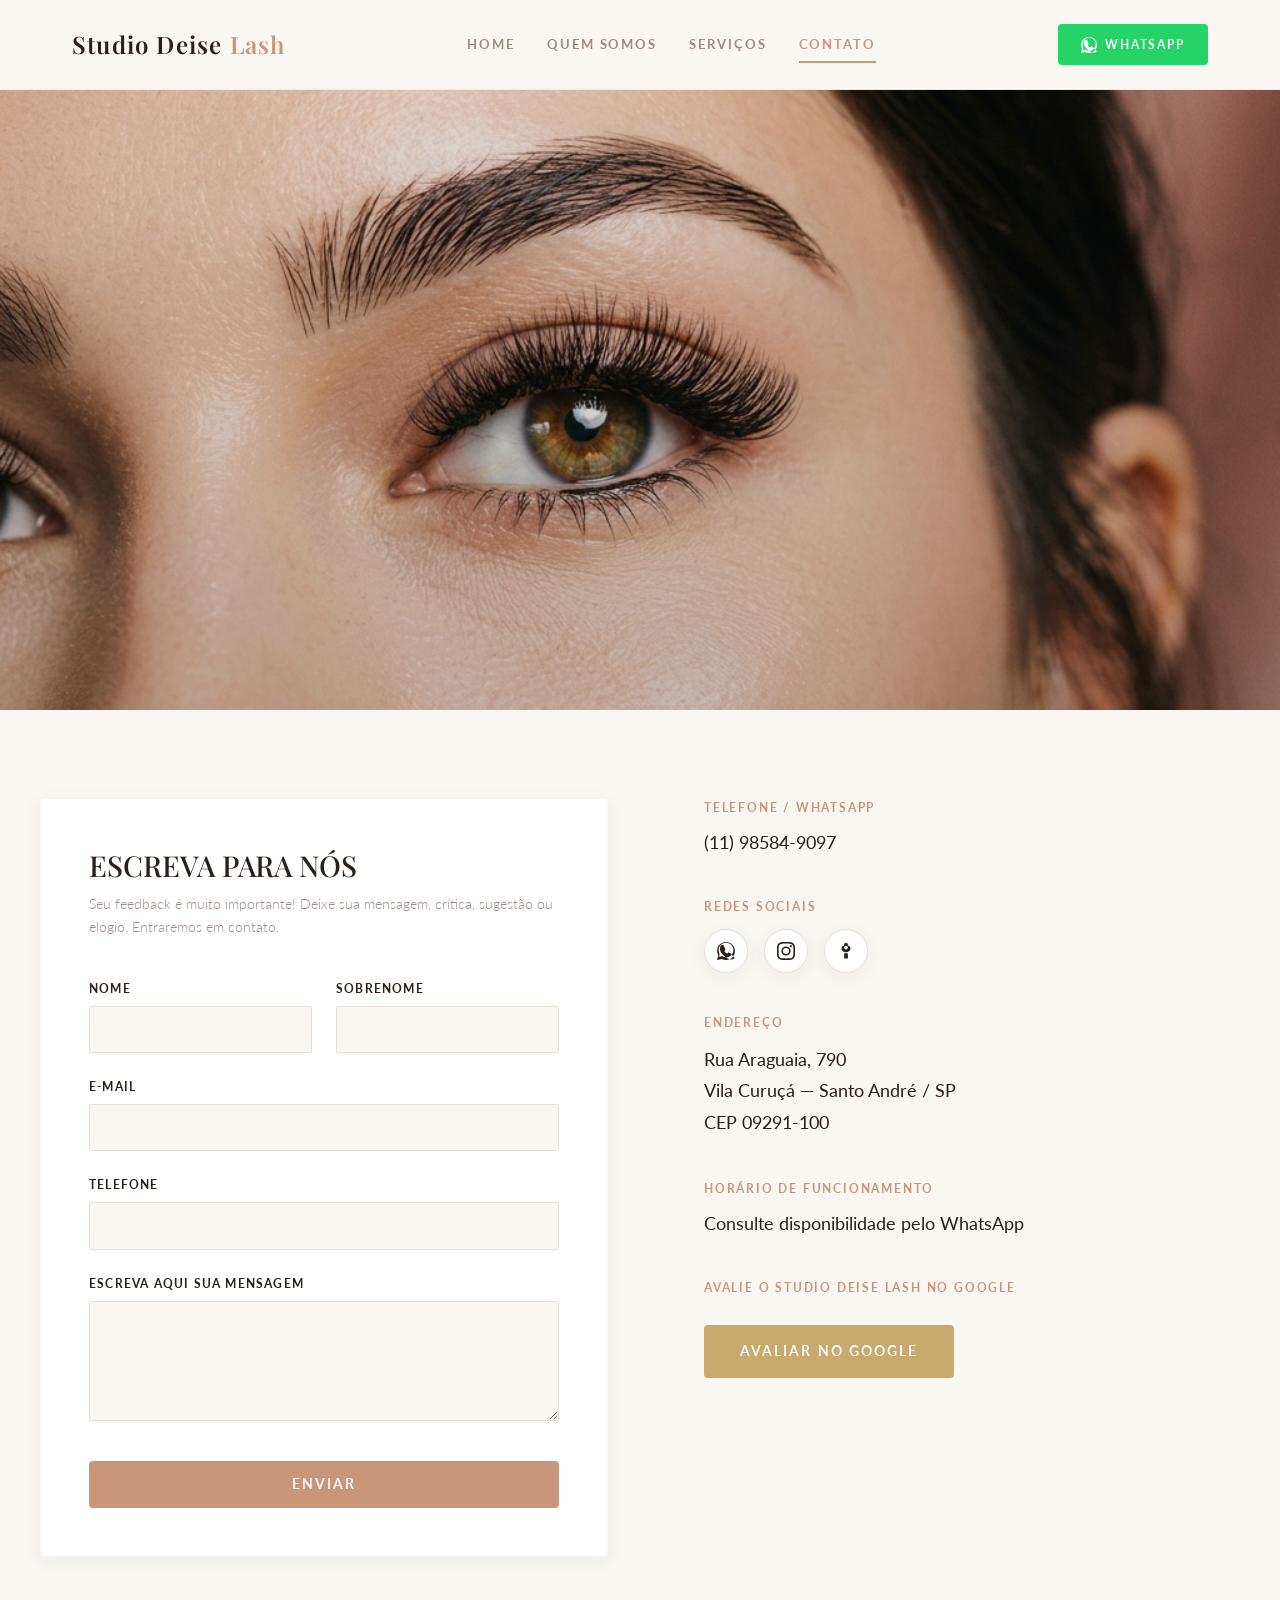
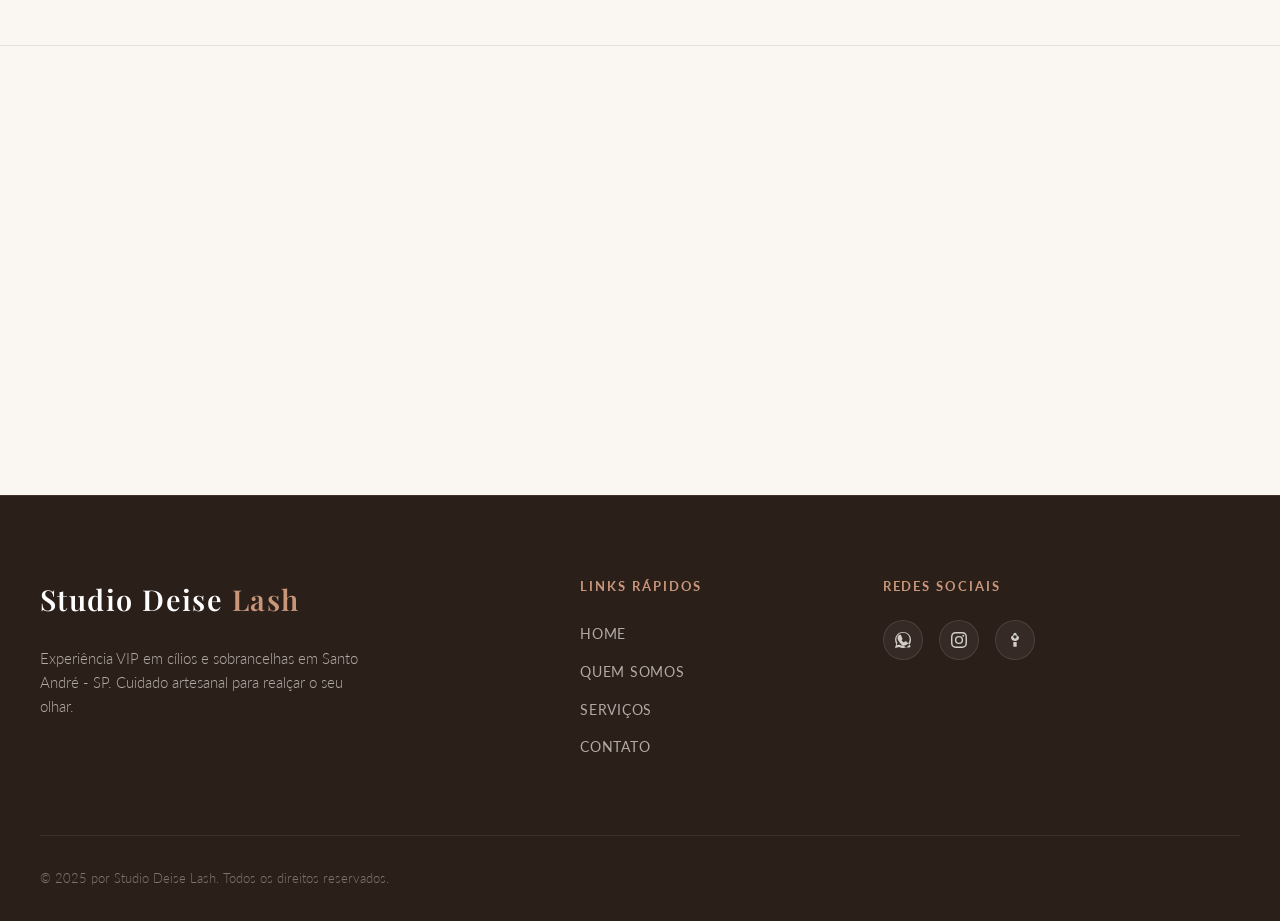
==== contato.html @ 9b54b749 "feat: commit inicial" ====
<!DOCTYPE html>
<html lang="pt-BR">
<head>
  <meta charset="UTF-8">
  <meta name="viewport" content="width=device-width, initial-scale=1.0">
  <meta name="description" content="Entre em contato com o Studio Deise Lash em Santo André - SP. Envie uma mensagem ou veja nossa localização e horários.">
  <title>Contato | Studio Deise Lash</title>
  <link rel="stylesheet" href="style.css">
</head>
<body>

  <!-- FIXED NAVBAR -->
  <header>
    <div class="nav-container">
      <a href="index.html" class="logo" id="nav-logo">
        Studio Deise <span class="logo-accent">Lash</span>
      </a>
      
      <button class="hamburger" aria-label="Abrir menu de navegação" id="menu-toggle">
        <span></span>
        <span></span>
        <span></span>
      </button>

      <nav class="nav-menu" id="navigation-menu">
        <a href="index.html">Home</a>
        <a href="quemsomos.html">Quem Somos</a>
        <a href="servicos.html">Serviços</a>
        <a href="contato.html" class="active">Contato</a>
      </nav>

      <div class="nav-right">
        <a href="https://wa.me/5511985849097" target="_blank" rel="noopener noreferrer" class="btn btn-whatsapp" id="btn-whatsapp-header">
          <svg viewBox="0 0 24 24">
            <path d="M.057 24l1.687-6.163c-1.041-1.804-1.588-3.849-1.587-5.946C.06 5.348 5.397.01 12.008.01c3.202.001 6.212 1.246 8.477 3.514 2.266 2.268 3.507 5.28 3.505 8.484-.004 6.657-5.34 11.997-11.953 11.997-2.005-.001-3.973-.502-5.724-1.455L0 24zm6.59-4.846c1.6.95 3.488 1.449 5.412 1.451 5.428 0 9.85-4.417 9.854-9.848.002-2.63-1.023-5.101-2.884-6.963C17.167 1.98 14.698.96 12.007.96c-5.434 0-9.856 4.417-9.86 9.85-.001 1.942.5 3.826 1.454 5.441L2.64 19.986l6.007-1.576zM17.91 14.88c-.32-.16-1.89-.93-2.185-1.04-.3-.11-.515-.16-.73.16-.215.32-.83 1.04-1.02 1.25-.185.215-.37.24-.69.08-1.356-.679-2.42-1.22-3.23-2.616-.215-.37-.02-.57.175-.765.175-.175.39-.455.585-.685.195-.23.26-.39.39-.65.13-.26.065-.485-.035-.685-.1-.2-1.39-3.34-1.9-4.57-.496-1.196-1.002-1.185-1.39-1.205-.295-.015-.63-.02-.97-.02-.34 0-.895.13-1.36.65-.465.52-1.77 1.73-1.77 4.22 0 2.49 1.815 4.89 2.065 5.23.25.34 3.575 5.46 8.655 7.65 1.21.52 2.15.83 2.88 1.06 1.21.38 2.31.33 3.18.2 1 .15 2.185-.61 2.485-1.18.3-.57.3-1.07.21-1.18-.09-.11-.33-.27-.65-.43z"/>
          </svg>
          WhatsApp
        </a>
      </div>
    </div>
  </header>

  <!-- HERO BANNER -->
  <div class="hero-section" id="hero-banner"></div>

  <!-- SEÇÃO DE CONTATO (FORMULÁRIO E INFORMAÇÕES) -->
  <section id="contato-info">
    <div class="section-container">
      <div class="split-layout align-top reveal">
        
        <!-- Formulário -->
        <div class="form-container">
          <h2 class="form-title">ESCREVA PARA NÓS</h2>
          <p class="form-subtitle">
            Seu feedback é muito importante! Deixe sua mensagem, crítica, sugestão ou elogio. Entraremos em contato.
          </p>
          
          <form id="contact-form" onsubmit="event.preventDefault(); handleFormSubmit();">
            <div class="form-grid">
              <div class="form-group">
                <label for="fname">Nome</label>
                <input type="text" id="fname" class="form-control" required>
              </div>
              <div class="form-group">
                <label for="lname">Sobrenome</label>
                <input type="text" id="lname" class="form-control" required>
              </div>
              <div class="form-group form-full-width">
                <label for="email">E-mail</label>
                <input type="email" id="email" class="form-control" required>
              </div>
              <div class="form-group form-full-width">
                <label for="phone">Telefone</label>
                <input type="tel" id="phone" class="form-control" required>
              </div>
              <div class="form-group form-full-width">
                <label for="message">Escreva aqui sua mensagem</label>
                <textarea id="message" class="form-control" required></textarea>
              </div>
              <div class="form-full-width">
                <button type="submit" class="btn btn-primary" id="btn-submit-form">Enviar</button>
              </div>
            </div>
          </form>
        </div>

        <!-- Informações -->
        <div class="contact-info-wrap">
          <!-- Telefone -->
          <div class="contact-info-block">
            <span class="contact-info-label">Telefone / WhatsApp</span>
            <div class="contact-info-value">
              <a href="https://wa.me/5511985849097" target="_blank" rel="noopener noreferrer">(11) 98584-9097</a>
            </div>
          </div>

          <!-- Redes Sociais -->
          <div class="contact-info-block">
            <span class="contact-info-label">Redes Sociais</span>
            <div class="contact-social-icons">
              <a href="https://wa.me/5511985849097" target="_blank" rel="noopener noreferrer" class="contact-social-btn" aria-label="WhatsApp">
                <svg viewBox="0 0 24 24">
                  <path d="M.057 24l1.687-6.163c-1.041-1.804-1.588-3.849-1.587-5.946C.06 5.348 5.397.01 12.008.01c3.202.001 6.212 1.246 8.477 3.514 2.266 2.268 3.507 5.28 3.505 8.484-.004 6.657-5.34 11.997-11.953 11.997-2.005-.001-3.973-.502-5.724-1.455L0 24zm6.59-4.846c1.6.95 3.488 1.449 5.412 1.451 5.428 0 9.85-4.417 9.854-9.848.002-2.63-1.023-5.101-2.884-6.963C17.167 1.98 14.698.96 12.007.96c-5.434 0-9.856 4.417-9.86 9.85-.001 1.942.5 3.826 1.454 5.441L2.64 19.986l6.007-1.576zM17.91 14.88c-.32-.16-1.89-.93-2.185-1.04-.3-.11-.515-.16-.73.16-.215.32-.83 1.04-1.02 1.25-.185.215-.37.24-.69.08-1.356-.679-2.42-1.22-3.23-2.616-.215-.37-.02-.57.175-.765.175-.175.39-.455.585-.685.195-.23.26-.39.39-.65.13-.26.065-.485-.035-.685-.1-.2-1.39-3.34-1.9-4.57-.496-1.196-1.002-1.185-1.39-1.205-.295-.015-.63-.02-.97-.02-.34 0-.895.13-1.36.65-.465.52-1.77 1.73-1.77 4.22 0 2.49 1.815 4.89 2.065 5.23.25.34 3.575 5.46 8.655 7.65 1.21.52 2.15.83 2.88 1.06 1.21.38 2.31.33 3.18.2 1 .15 2.185-.61 2.485-1.18.3-.57.3-1.07.21-1.18-.09-.11-.33-.27-.65-.43z"/>
                </svg>
              </a>
              <a href="https://instagram.com" target="_blank" rel="noopener noreferrer" class="contact-social-btn" aria-label="Instagram">
                <svg viewBox="0 0 24 24">
                  <path d="M12 2.163c3.204 0 3.584.012 4.85.07 3.252.148 4.771 1.691 4.919 4.919.058 1.265.069 1.645.069 4.849 0 3.205-.012 3.584-.069 4.849-.149 3.225-1.664 4.771-4.919 4.919-1.266.058-1.644.07-4.85.07-3.204 0-3.584-.012-4.849-.07-3.26-.149-4.771-1.699-4.919-4.92-.058-1.265-.07-1.644-.07-4.849 0-3.204.013-3.583.07-4.849.149-3.227 1.664-4.771 4.919-4.919 1.266-.057 1.645-.069 4.849-.069zM12 0C8.741 0 8.333.014 7.053.072 2.695.272.273 2.69.073 7.051.014 8.333 0 8.741 0 12c0 3.259.014 3.668.072 4.948.2 4.358 2.618 6.78 6.98 6.98 1.281.058 1.689.072 4.948.072 3.259 0 3.668-.014 4.948-.072 4.354-.2 6.782-2.618 6.979-6.98.059-1.28.073-1.689.073-4.948 0-3.259-.014-3.667-.072-4.947-.196-4.354-2.617-6.78-6.979-6.98C15.668.014 15.259 0 12 0zm0 5.838a6.162 6.162 0 100 12.324 6.162 6.162 0 000-12.324zM12 16a4 4 0 110-8 4 4 0 010 8zm6.406-11.845a1.44 1.44 0 100 2.881 1.44 1.44 0 000-2.881z"/>
                </svg>
              </a>
              <a href="https://linktr.ee" target="_blank" rel="noopener noreferrer" class="contact-social-btn" aria-label="Linktree">
                <svg viewBox="0 0 24 24">
                  <path d="M13.75 22h-3.5a.75.75 0 01-.75-.75V15h5v6.25a.75.75 0 01-.75.75zm-1.75-8.5C9.5 13.5 6 11.5 6 8.5c0-1.8 1.2-3.2 3.5-3.8V3.5a2.5 2.5 0 015 0v1.2c2.3.6 3.5 2 3.5 3.8 0 3-3.5 5-6 5zm0-8.5c-1.38 0-2.5 1.12-2.5 2.5 0 .8 1.1 1.8 2.5 2.5 1.4-.7 2.5-1.7 2.5-2.5 0-1.38-1.12-2.5-2.5-2.5z"/>
                </svg>
              </a>
            </div>
          </div>

          <!-- Endereço -->
          <div class="contact-info-block">
            <span class="contact-info-label">Endereço</span>
            <div class="contact-info-value" style="line-height: 1.8;">
              Rua Araguaia, 790<br>
              Vila Curuçá — Santo André / SP<br>
              CEP 09291-100
            </div>
          </div>

          <!-- Horário de Funcionamento -->
          <div class="contact-info-block">
            <span class="contact-info-label">Horário de Funcionamento</span>
            <div class="contact-info-value">
              Consulte disponibilidade pelo WhatsApp
            </div>
          </div>

          <!-- Avalie o Google -->
          <div class="contact-info-block">
            <span class="contact-info-label">Avalie o Studio Deise Lash no Google</span>
            <a href="https://maps.google.com/?q=R.+Araguaia,+790+-+Vila+Curu%C3%A7%C3%A1,+Santo+Andr%C3%A9+-+SP" target="_blank" rel="noopener noreferrer" class="btn btn-accent google-eval-btn" id="btn-maps-google-eval">
              Avaliar no Google
            </a>
          </div>

        </div>

      </div>
    </div>
  </section>

  <!-- MAPA DO GOOGLE (IFRAME) -->
  <section class="map-section reveal" id="secao-mapa">
    <iframe src="https://www.google.com/maps/embed?pb=!1m18!1m12!1m3!1d3654.4697960721734!2d-46.545759724666455!3d-23.641215478747427!2m3!1f0!2f0!3f0!3m2!1i1024!2i768!4f13.1!3m3!1m2!1s0x94ce42ebcfbd53a3%3A0xc3bdf2d7a2249e0c!2sR.%20Araguaia%2C%20790%20-%20Vila%20Curu%C3%A7%C3%A1%2C%20Santo%20Andr%C3%A9%20-%20SP%2C%2009290-120!5e0!3m2!1spt-BR!2sbr!4v1718700000000!5m2!1spt-BR!2sbr" width="100%" height="450" style="border:0;" allowfullscreen="" loading="lazy" referrerpolicy="no-referrer-when-downgrade" title="Localização do Studio Deise Lash no Google Maps"></iframe>
  </section>

  <!-- FOOTER -->
  <footer>
    <div class="footer-container">
      <div class="footer-about">
        <div class="footer-logo">
          Studio Deise <span class="logo-accent">Lash</span>
        </div>
        <p>
          Experiência VIP em cílios e sobrancelhas em Santo André - SP. Cuidado artesanal para realçar o seu olhar.
        </p>
      </div>

      <div>
        <span class="footer-title">Links Rápidos</span>
        <ul class="footer-links">
          <li><a href="index.html">Home</a></li>
          <li><a href="quemsomos.html">Quem Somos</a></li>
          <li><a href="servicos.html">Serviços</a></li>
          <li><a href="contato.html">Contato</a></li>
        </ul>
      </div>

      <div>
        <span class="footer-social-title">Redes Sociais</span>
        <div class="footer-social-icons">
          <a href="https://wa.me/5511985849097" target="_blank" rel="noopener noreferrer" class="footer-social-btn" aria-label="WhatsApp">
            <svg viewBox="0 0 24 24">
              <path d="M.057 24l1.687-6.163c-1.041-1.804-1.588-3.849-1.587-5.946C.06 5.348 5.397.01 12.008.01c3.202.001 6.212 1.246 8.477 3.514 2.266 2.268 3.507 5.28 3.505 8.484-.004 6.657-5.34 11.997-11.953 11.997-2.005-.001-3.973-.502-5.724-1.455L0 24zm6.59-4.846c1.6.95 3.488 1.449 5.412 1.451 5.428 0 9.85-4.417 9.854-9.848.002-2.63-1.023-5.101-2.884-6.963C17.167 1.98 14.698.96 12.007.96c-5.434 0-9.856 4.417-9.86 9.85-.001 1.942.5 3.826 1.454 5.441L2.64 19.986l6.007-1.576zM17.91 14.88c-.32-.16-1.89-.93-2.185-1.04-.3-.11-.515-.16-.73.16-.215.32-.83 1.04-1.02 1.25-.185.215-.37.24-.69.08-1.356-.679-2.42-1.22-3.23-2.616-.215-.37-.02-.57.175-.765.175-.175.39-.455.585-.685.195-.23.26-.39.39-.65.13-.26.065-.485-.035-.685-.1-.2-1.39-3.34-1.9-4.57-.496-1.196-1.002-1.185-1.39-1.205-.295-.015-.63-.02-.97-.02-.34 0-.895.13-1.36.65-.465.52-1.77 1.73-1.77 4.22 0 2.49 1.815 4.89 2.065 5.23.25.34 3.575 5.46 8.655 7.65 1.21.52 2.15.83 2.88 1.06 1.21.38 2.31.33 3.18.2 1 .15 2.185-.61 2.485-1.18.3-.57.3-1.07.21-1.18-.09-.11-.33-.27-.65-.43z"/>
            </svg>
          </a>
          <a href="https://instagram.com" target="_blank" rel="noopener noreferrer" class="footer-social-btn" aria-label="Instagram">
            <svg viewBox="0 0 24 24">
              <path d="M12 2.163c3.204 0 3.584.012 4.85.07 3.252.148 4.771 1.691 4.919 4.919.058 1.265.069 1.645.069 4.849 0 3.205-.012 3.584-.069 4.849-.149 3.225-1.664 4.771-4.919 4.919-1.266.058-1.644.07-4.85.07-3.204 0-3.584-.012-4.849-.07-3.26-.149-4.771-1.699-4.919-4.92-.058-1.265-.07-1.644-.07-4.849 0-3.204.013-3.583.07-4.849.149-3.227 1.664-4.771 4.919-4.919 1.266-.057 1.645-.069 4.849-.069zM12 0C8.741 0 8.333.014 7.053.072 2.695.272.273 2.69.073 7.051.014 8.333 0 8.741 0 12c0 3.259.014 3.668.072 4.948.2 4.358 2.618 6.78 6.98 6.98 1.281.058 1.689.072 4.948.072 3.259 0 3.668-.014 4.948-.072 4.354-.2 6.782-2.618 6.979-6.98.059-1.28.073-1.689.073-4.948 0-3.259-.014-3.667-.072-4.947-.196-4.354-2.617-6.78-6.979-6.98C15.668.014 15.259 0 12 0zm0 5.838a6.162 6.162 0 100 12.324 6.162 6.162 0 000-12.324zM12 16a4 4 0 110-8 4 4 0 010 8zm6.406-11.845a1.44 1.44 0 100 2.881 1.44 1.44 0 000-2.881z"/>
            </svg>
          </a>
          <a href="https://linktr.ee" target="_blank" rel="noopener noreferrer" class="footer-social-btn" aria-label="Linktree">
            <svg viewBox="0 0 24 24">
              <path d="M13.75 22h-3.5a.75.75 0 01-.75-.75V15h5v6.25a.75.75 0 01-.75.75zm-1.75-8.5C9.5 13.5 6 11.5 6 8.5c0-1.8 1.2-3.2 3.5-3.8V3.5a2.5 2.5 0 015 0v1.2c2.3.6 3.5 2 3.5 3.8 0 3-3.5 5-6 5zm0-8.5c-1.38 0-2.5 1.12-2.5 2.5 0 .8 1.1 1.8 2.5 2.5 1.4-.7 2.5-1.7 2.5-2.5 0-1.38-1.12-2.5-2.5-2.5z"/>
            </svg>
          </a>
        </div>
      </div>
    </div>

    <div class="footer-bottom">
      <div class="footer-copyright">
        &copy; 2025 por Studio Deise Lash. Todos os direitos reservados.
      </div>
    </div>
  </footer>

  <script src="main.js"></script>
  <script>
    // Local interactive function for visual feedback upon form submission
    function handleFormSubmit() {
      const btn = document.getElementById('btn-submit-form');
      const form = document.getElementById('contact-form');
      
      btn.style.backgroundColor = '#25D366';
      btn.style.borderColor = '#25D366';
      btn.textContent = 'Enviado!';
      btn.disabled = true;
      
      setTimeout(() => {
        form.reset();
        btn.style.backgroundColor = '';
        btn.style.borderColor = '';
        btn.textContent = 'Enviar';
        btn.disabled = false;
      }, 3000);
    }
  </script>
</body>
</html>
---- style.css ----
/* 
   Studio Deise Lash - Main Stylesheet
   Premium, elegant and feminine design with warm rose nude palette.
*/

/* Google Fonts Import */
@import url('https://fonts.googleapis.com/css2?family=Lato:ital,wght@0,300;0,400;0,700;1,300;1,400&family=Playfair+Display:ital,wght@0,400;0,500;0,600;0,700;1,400&display=swap');

/* Design Tokens (Variables) */
:root {
  --bg-main: #FAF6F1;          /* Off-white quente */
  --bg-alt: #FDF0EA;           /* Rosé clarinho */
  --bg-white: #FFFFFF;
  --bg-dark: #2B1F1A;          /* Marrom escuro para seções escuras */
  --color-primary: #C9967A;    /* Rosé nude */
  --color-accent: #C8A96E;     /* Dourado suave */
  --color-text-main: #2B1F1A;  /* Marrom escuro */
  --color-text-sub: #9E8A85;   /* Cinza rosado */
  --color-border: #E8DFD8;
  
  --font-heading: 'Playfair Display', serif;
  --font-body: 'Lato', sans-serif;
  
  --transition-smooth: all 0.4s cubic-bezier(0.25, 1, 0.5, 1);
  --transition-fast: all 0.2s ease;
  --shadow-subtle: 0 4px 20px rgba(43, 31, 26, 0.05);
  --shadow-medium: 0 10px 30px rgba(43, 31, 26, 0.08);
  --max-width: 1200px;
}

/* CSS Reset & General */
* {
  box-sizing: border-box;
  margin: 0;
  padding: 0;
}

html {
  scroll-behavior: smooth;
  font-size: 16px;
  -webkit-font-smoothing: antialiased;
}

body {
  background-color: var(--bg-main);
  color: var(--color-text-main);
  font-family: var(--font-body);
  line-height: 1.6;
  overflow-x: hidden;
  padding-top: 90px; /* Offset for fixed navbar */
}

/* Typography */
h1, h2, h3, h4, h5, h6 {
  font-family: var(--font-heading);
  font-weight: 500;
  line-height: 1.3;
  margin-bottom: 1rem;
}

p {
  font-weight: 300;
  color: var(--color-text-sub);
  margin-bottom: 1.5rem;
}

strong {
  font-weight: 700;
  color: var(--color-text-main);
}

a {
  color: inherit;
  text-decoration: none;
  transition: var(--transition-fast);
}

/* Buttons & Links */
.btn {
  display: inline-flex;
  align-items: center;
  justify-content: center;
  padding: 0.9rem 2.2rem;
  font-family: var(--font-body);
  font-size: 0.85rem;
  font-weight: 700;
  text-transform: uppercase;
  letter-spacing: 0.15em;
  border-radius: 4px;
  cursor: pointer;
  transition: var(--transition-smooth);
  position: relative;
  overflow: hidden;
  border: 1px solid transparent;
}

.btn-primary {
  background-color: var(--color-primary);
  color: var(--bg-main);
}

.btn-primary:hover {
  background-color: var(--color-text-main);
  color: var(--bg-main);
  transform: translateY(-2px);
}

.btn-outline {
  border: 1px solid var(--color-primary);
  color: var(--color-primary);
  background-color: transparent;
}

.btn-outline:hover {
  background-color: var(--color-primary);
  color: var(--bg-main);
  transform: translateY(-2px);
}

.btn-whatsapp {
  background-color: #25D366;
  color: #FFFFFF;
}

.btn-whatsapp:hover {
  background-color: #20ba59;
  transform: translateY(-2px);
  box-shadow: 0 6px 15px rgba(37, 211, 102, 0.3);
}

.btn-accent {
  background-color: var(--color-accent);
  color: var(--bg-main);
}

.btn-accent:hover {
  background-color: var(--color-text-main);
  color: var(--bg-main);
  transform: translateY(-2px);
}

.btn-whatsapp svg, .btn svg {
  margin-right: 8px;
  fill: currentColor;
  width: 16px;
  height: 16px;
  display: inline-block;
}

/* Fixed Header & Navbar */
header {
  position: fixed;
  top: 0;
  left: 0;
  width: 100%;
  height: 90px;
  background-color: rgba(250, 246, 241, 0.95);
  backdrop-filter: blur(10px);
  -webkit-backdrop-filter: blur(10px);
  border-bottom: 1px solid rgba(201, 150, 122, 0.15);
  z-index: 1000;
  transition: var(--transition-smooth);
}

header.scrolled {
  height: 70px;
  box-shadow: var(--shadow-subtle);
  background-color: rgba(255, 255, 255, 0.98);
}

.nav-container {
  max-width: var(--max-width);
  height: 100%;
  margin: 0 auto;
  padding: 0 2rem;
  display: flex;
  align-items: center;
  justify-content: space-between;
}

.logo {
  font-family: var(--font-heading);
  font-size: 1.5rem;
  font-weight: 600;
  letter-spacing: 0.05em;
  color: var(--color-text-main);
}

.logo-accent {
  color: var(--color-primary);
}

.nav-menu {
  display: flex;
  align-items: center;
  gap: 2rem;
}

.nav-menu a {
  font-family: var(--font-body);
  font-size: 0.8rem;
  font-weight: 700;
  letter-spacing: 0.15em;
  text-transform: uppercase;
  color: var(--color-text-sub);
  position: relative;
  padding: 0.5rem 0;
}

.nav-menu a:hover, .nav-menu a.active {
  color: var(--color-primary);
}

.nav-menu a::after {
  content: '';
  position: absolute;
  bottom: 0;
  left: 0;
  width: 0;
  height: 2px;
  background-color: var(--color-primary);
  transition: var(--transition-smooth);
}

.nav-menu a:hover::after, .nav-menu a.active::after {
  width: 100%;
}

.nav-right {
  display: flex;
  align-items: center;
}

.nav-right .btn-whatsapp {
  padding: 0.6rem 1.4rem;
  font-size: 0.75rem;
}

/* Mobile Menu Hamburger */
.hamburger {
  display: none;
  cursor: pointer;
  background: none;
  border: none;
  z-index: 1010;
}

.hamburger span {
  display: block;
  width: 25px;
  height: 2px;
  background-color: var(--color-text-main);
  margin: 5px 0;
  transition: var(--transition-smooth);
}

/* Image Placeholders (Gradients) */
.img-placeholder {
  background: linear-gradient(135deg, #FDF0EA 0%, #E8DFD8 50%, #C9967A 100%);
  position: relative;
  overflow: hidden;
  border-radius: 4px;
  display: flex;
  align-items: center;
  justify-content: center;
  box-shadow: var(--shadow-subtle);
  min-height: 250px;
}

.img-placeholder::before {
  content: '';
  position: absolute;
  top: 10px;
  left: 10px;
  right: 10px;
  bottom: 10px;
  border: 1px solid rgba(255, 255, 255, 0.4);
  pointer-events: none;
  border-radius: 2px;
}

.img-placeholder span {
  font-family: var(--font-body);
  font-size: 0.8rem;
  letter-spacing: 0.1em;
  text-transform: uppercase;
  color: rgba(43, 31, 26, 0.5);
  background-color: rgba(255, 255, 255, 0.6);
  padding: 0.5rem 1rem;
  border-radius: 2px;
  backdrop-filter: blur(4px);
}

/* Hero Section */
.hero-section {
  width: 100%;
  height: 620px;
  background-image: linear-gradient(to bottom, rgba(43, 31, 26, 0.1), rgba(43, 31, 26, 0.25)), url('images/hero_banner.png');
  background-size: cover;
  background-position: center;
  position: relative;
  overflow: hidden;
}

/* Section Common Styles */
section {
  padding: 5.5rem 2rem;
  position: relative;
}

.section-alt {
  background-color: var(--bg-alt);
}

.section-container {
  max-width: var(--max-width);
  margin: 0 auto;
}

.section-title-wrap {
  text-align: center;
  margin-bottom: 4rem;
}

.section-subtitle {
  font-family: var(--font-body);
  font-size: 0.8rem;
  font-weight: 700;
  letter-spacing: 0.2em;
  text-transform: uppercase;
  color: var(--color-primary);
  margin-bottom: 0.75rem;
  display: block;
}

.section-title {
  font-size: 2.5rem;
  color: var(--color-text-main);
  max-width: 700px;
  margin: 0 auto 1.5rem;
}

.section-title::after {
  content: '';
  display: block;
  width: 50px;
  height: 1px;
  background-color: var(--color-accent);
  margin: 1.5rem auto 0;
}

/* Two-Column Destaques */
.destaque-row {
  display: grid;
  grid-template-columns: 1fr 1fr;
  gap: 4rem;
  align-items: center;
}

.destaque-content {
  padding-right: 2rem;
}

.destaque-row.reverse .destaque-content {
  padding-right: 0;
  padding-left: 2rem;
}

.destaque-row.reverse {
  direction: rtl;
}

.destaque-row.reverse > * {
  direction: ltr; /* Reset text direction inside */
}

.destaque-title {
  font-size: 2.2rem;
  margin-bottom: 1.5rem;
  color: var(--color-text-main);
}

.destaque-text {
  font-size: 1.05rem;
  margin-bottom: 2rem;
}

.destaque-img {
  height: 480px;
  width: 100%;
  object-fit: cover;
  border-radius: 4px;
  box-shadow: var(--shadow-subtle);
  border: 1px solid rgba(201, 150, 122, 0.1);
}

/* Testimonials Section */
.testimonials-grid {
  display: grid;
  grid-template-columns: repeat(3, 1fr);
  gap: 2rem;
  margin-top: 2rem;
}

.testimonial-card {
  background-color: var(--bg-white);
  padding: 3rem 2rem;
  border-radius: 4px;
  box-shadow: var(--shadow-subtle);
  border: 1px solid rgba(201, 150, 122, 0.1);
  display: flex;
  flex-direction: column;
  justify-content: space-between;
  transition: var(--transition-smooth);
}

.testimonial-card:hover {
  transform: translateY(-5px);
  box-shadow: var(--shadow-medium);
}

.stars {
  display: flex;
  gap: 4px;
  margin-bottom: 1.5rem;
  color: var(--color-accent);
}

.stars svg {
  width: 18px;
  height: 18px;
  fill: currentColor;
}

.testimonial-quote {
  font-style: italic;
  font-size: 1rem;
  line-height: 1.7;
  color: var(--color-text-sub);
  margin-bottom: 1.5rem;
  flex-grow: 1;
}

.testimonial-author {
  font-family: var(--font-body);
  font-weight: 700;
  font-size: 0.9rem;
  letter-spacing: 0.05em;
  text-transform: uppercase;
  color: var(--color-text-main);
  border-top: 1px solid var(--color-border);
  padding-top: 1rem;
}

.testimonial-note {
  text-align: center;
  font-size: 0.8rem;
  color: var(--color-text-sub);
  margin-top: 3rem;
  font-style: italic;
}

/* Page Intro Block (Centered layout) */
.page-intro {
  max-width: 800px;
  margin: 0 auto 4rem auto;
  text-align: center;
}

.page-intro p {
  font-size: 1.15rem;
  line-height: 1.8;
  color: var(--color-text-sub);
}

/* Mission, Vision, Values */
.mvv-grid {
  display: grid;
  grid-template-columns: repeat(3, 1fr);
  gap: 2rem;
}

.mvv-card {
  background-color: var(--bg-white);
  padding: 3.5rem 2rem;
  border-radius: 4px;
  box-shadow: var(--shadow-subtle);
  text-align: center;
  border: 1px solid rgba(201, 150, 122, 0.1);
  transition: var(--transition-smooth);
}

.mvv-card:hover {
  transform: translateY(-5px);
  box-shadow: var(--shadow-medium);
}

.mvv-icon-wrap {
  width: 70px;
  height: 70px;
  background-color: var(--bg-alt);
  border-radius: 50%;
  display: flex;
  align-items: center;
  justify-content: center;
  margin: 0 auto 1.5rem auto;
  color: var(--color-primary);
}

.mvv-icon-wrap svg {
  width: 32px;
  height: 32px;
  fill: currentColor;
}

.mvv-card h3 {
  font-size: 1.4rem;
  text-transform: uppercase;
  letter-spacing: 0.1em;
  color: var(--color-text-main);
  margin-bottom: 1rem;
}

.mvv-card p {
  font-size: 0.95rem;
  margin-bottom: 0;
}

/* Numbers / Stats Section */
.stats-grid {
  display: grid;
  grid-template-columns: repeat(4, 1fr);
  gap: 2rem;
  text-align: center;
}

.stat-card {
  padding: 2.5rem 1rem;
}

.stat-card svg {
  width: 28px;
  height: 28px;
  fill: var(--color-accent);
  margin-bottom: 1rem;
}

.stat-number {
  font-family: var(--font-heading);
  font-size: 2.8rem;
  font-weight: 600;
  color: var(--color-primary);
  margin-bottom: 0.25rem;
}

.stat-label {
  font-family: var(--font-body);
  font-size: 0.75rem;
  font-weight: 700;
  letter-spacing: 0.15em;
  text-transform: uppercase;
  color: var(--color-text-main);
}

/* CTA Banner (Dark layout) */
.cta-banner {
  background-color: var(--bg-dark);
  color: var(--bg-main);
  text-align: center;
  padding: 6rem 2rem;
  position: relative;
  overflow: hidden;
}

.cta-banner::before {
  content: '';
  position: absolute;
  top: 0; left: 0; right: 0; bottom: 0;
  background: radial-gradient(circle at center, rgba(201, 150, 122, 0.15) 0%, transparent 80%);
  pointer-events: none;
}

.cta-banner-content {
  max-width: 700px;
  margin: 0 auto;
  position: relative;
  z-index: 2;
}

.cta-banner h2 {
  font-size: 2.3rem;
  color: #FFFFFF;
  margin-bottom: 2rem;
  letter-spacing: 0.05em;
}

.cta-banner .btn {
  margin-top: 1rem;
}

/* Services Grids */
.services-category-title {
  text-align: center;
  font-size: 1.8rem;
  letter-spacing: 0.1em;
  text-transform: uppercase;
  color: var(--color-text-main);
  margin-bottom: 3rem;
  position: relative;
}

.services-category-title::after {
  content: '';
  display: block;
  width: 40px;
  height: 1px;
  background-color: var(--color-primary);
  margin: 1rem auto 0;
}

.services-grid {
  display: grid;
  grid-template-columns: repeat(4, 1fr);
  gap: 2rem;
  margin-bottom: 6rem;
}

.service-card {
  background-color: var(--bg-white);
  padding: 2.5rem 1.5rem;
  border-radius: 4px;
  box-shadow: var(--shadow-subtle);
  border: 1px solid rgba(201, 150, 122, 0.08);
  text-align: center;
  display: flex;
  flex-direction: column;
  align-items: center;
  transition: var(--transition-smooth);
}

.service-card:hover {
  transform: translateY(-5px);
  box-shadow: var(--shadow-medium);
}

.service-icon {
  width: 60px;
  height: 60px;
  background-color: var(--bg-alt);
  border-radius: 50%;
  display: flex;
  align-items: center;
  justify-content: center;
  color: var(--color-primary);
  margin-bottom: 1.5rem;
}

.service-icon svg {
  width: 26px;
  height: 26px;
  fill: currentColor;
}

.service-name {
  font-family: var(--font-heading);
  font-size: 1.25rem;
  color: var(--color-text-main);
  margin-bottom: 1rem;
  min-height: 2.6rem;
  display: flex;
  align-items: center;
  justify-content: center;
}

.service-price-wrap {
  border-top: 1px dashed var(--color-border);
  width: 100%;
  padding-top: 1rem;
}

.service-price-label {
  font-family: var(--font-body);
  font-size: 0.7rem;
  font-weight: 700;
  letter-spacing: 0.1em;
  text-transform: uppercase;
  color: var(--color-text-sub);
  display: block;
  margin-bottom: 0.25rem;
}

.service-price {
  font-family: var(--font-body);
  font-size: 1.05rem;
  font-weight: 700;
  color: var(--color-primary);
}

/* Service Maintenance Alert Block */
.maintenance-block {
  background-color: var(--bg-alt);
  border-left: 4px solid var(--color-primary);
  padding: 2.5rem;
  border-radius: 4px;
  margin: 4rem auto;
  max-width: 900px;
}

.maintenance-block h4 {
  font-size: 1.2rem;
  text-transform: uppercase;
  letter-spacing: 0.1em;
  color: var(--color-text-main);
  margin-bottom: 0.75rem;
  font-family: var(--font-body);
  font-weight: 700;
}

.maintenance-block p {
  font-size: 0.95rem;
  margin-bottom: 0;
  color: var(--color-text-sub);
}

/* Two-column layout for Cursos & Contato pages */
.split-layout {
  display: grid;
  grid-template-columns: 1fr 1fr;
  gap: 4rem;
  align-items: center;
}

.split-layout.align-top {
  align-items: start;
}

.split-content h2 {
  font-size: 2.2rem;
  margin-bottom: 1.5rem;
}

.split-content p {
  font-size: 1.05rem;
  margin-bottom: 2rem;
}

/* Form Container */
.form-container {
  background-color: var(--bg-white);
  padding: 3rem;
  border-radius: 4px;
  box-shadow: var(--shadow-subtle);
  border: 1px solid rgba(201, 150, 122, 0.1);
}

.form-title {
  font-size: 1.8rem;
  margin-bottom: 0.5rem;
  color: var(--color-text-main);
}

.form-subtitle {
  font-size: 0.9rem;
  color: var(--color-text-sub);
  margin-bottom: 2.5rem;
}

.form-grid {
  display: grid;
  grid-template-columns: 1fr 1fr;
  gap: 1.5rem;
}

.form-full-width {
  grid-column: span 2;
}

.form-group {
  display: flex;
  flex-direction: column;
}

.form-group label {
  font-family: var(--font-body);
  font-size: 0.75rem;
  font-weight: 700;
  letter-spacing: 0.1em;
  text-transform: uppercase;
  color: var(--color-text-main);
  margin-bottom: 0.5rem;
}

.form-control {
  font-family: var(--font-body);
  font-size: 0.95rem;
  padding: 0.85rem 1rem;
  background-color: var(--bg-main);
  border: 1px solid var(--color-border);
  border-radius: 2px;
  color: var(--color-text-main);
  outline: none;
  transition: var(--transition-fast);
}

.form-control:focus {
  border-color: var(--color-primary);
  background-color: var(--bg-white);
  box-shadow: 0 0 0 3px rgba(201, 150, 122, 0.15);
}

textarea.form-control {
  resize: vertical;
  min-height: 120px;
}

.form-container .btn {
  margin-top: 1rem;
  width: 100%;
}

/* Contact Info Column */
.contact-info-wrap {
  padding-left: 2rem;
}

.contact-info-block {
  margin-bottom: 2.5rem;
}

.contact-info-label {
  font-family: var(--font-body);
  font-size: 0.75rem;
  font-weight: 700;
  letter-spacing: 0.15em;
  text-transform: uppercase;
  color: var(--color-primary);
  margin-bottom: 0.75rem;
  display: block;
}

.contact-info-value {
  font-size: 1.1rem;
  font-weight: 400;
  color: var(--color-text-main);
}

.contact-info-value a:hover {
  color: var(--color-primary);
}

.contact-social-icons {
  display: flex;
  gap: 1rem;
  margin-top: 0.5rem;
}

.contact-social-btn {
  width: 44px;
  height: 44px;
  background-color: var(--bg-white);
  border: 1px solid var(--color-border);
  border-radius: 50%;
  display: flex;
  align-items: center;
  justify-content: center;
  color: var(--color-text-main);
  transition: var(--transition-smooth);
  box-shadow: var(--shadow-subtle);
}

.contact-social-btn:hover {
  background-color: var(--color-primary);
  color: var(--bg-main);
  border-color: var(--color-primary);
  transform: translateY(-3px);
}

.contact-social-btn svg {
  width: 18px;
  height: 18px;
  fill: currentColor;
}

.google-eval-btn {
  margin-top: 1rem;
}

/* Map Section */
.map-section {
  padding: 0;
  height: 450px;
  width: 100%;
  border-top: 1px solid var(--color-border);
}

.map-section iframe {
  width: 100%;
  height: 100%;
  border: 0;
}

/* Footer layout */
footer {
  background-color: var(--bg-dark);
  color: var(--bg-main);
  padding: 5rem 2rem 2rem 2rem;
  border-top: 1px solid rgba(201, 150, 122, 0.15);
}

.footer-container {
  max-width: var(--max-width);
  margin: 0 auto;
  display: grid;
  grid-template-columns: 2fr 1fr 1.5fr;
  gap: 4rem;
  margin-bottom: 4rem;
}

.footer-logo {
  font-family: var(--font-heading);
  font-size: 1.8rem;
  font-weight: 600;
  letter-spacing: 0.05em;
  color: #FFFFFF;
  margin-bottom: 1.5rem;
}

.footer-about p {
  color: rgba(250, 246, 241, 0.65);
  font-size: 0.95rem;
  max-width: 320px;
}

.footer-title {
  font-family: var(--font-body);
  font-size: 0.8rem;
  font-weight: 700;
  letter-spacing: 0.15em;
  text-transform: uppercase;
  color: var(--color-primary);
  margin-bottom: 1.5rem;
  display: block;
}

.footer-links {
  list-style: none;
}

.footer-links li {
  margin-bottom: 0.75rem;
}

.footer-links a {
  color: rgba(250, 246, 241, 0.65);
  font-size: 0.85rem;
  font-weight: 400;
  letter-spacing: 0.05em;
  text-transform: uppercase;
}

.footer-links a:hover {
  color: var(--color-primary);
  padding-left: 5px;
}

.footer-social-title {
  font-family: var(--font-body);
  font-size: 0.8rem;
  font-weight: 700;
  letter-spacing: 0.15em;
  text-transform: uppercase;
  color: var(--color-primary);
  margin-bottom: 1.5rem;
  display: block;
}

.footer-social-icons {
  display: flex;
  gap: 1rem;
}

.footer-social-btn {
  width: 40px;
  height: 40px;
  background-color: rgba(255, 255, 255, 0.05);
  border: 1px solid rgba(255, 255, 255, 0.1);
  border-radius: 50%;
  display: flex;
  align-items: center;
  justify-content: center;
  color: rgba(250, 246, 241, 0.8);
  transition: var(--transition-smooth);
}

.footer-social-btn:hover {
  background-color: var(--color-primary);
  color: var(--bg-main);
  border-color: var(--color-primary);
  transform: translateY(-3px);
}

.footer-social-btn svg {
  width: 16px;
  height: 16px;
  fill: currentColor;
}

.footer-bottom {
  max-width: var(--max-width);
  margin: 0 auto;
  padding-top: 2rem;
  border-top: 1px solid rgba(255, 255, 255, 0.08);
  display: flex;
  justify-content: space-between;
  align-items: center;
  color: rgba(250, 246, 241, 0.4);
  font-size: 0.8rem;
}

.footer-copyright {
  font-weight: 300;
}

/* Animations / Viewport Reveal */
.reveal {
  opacity: 0;
  transform: translateY(30px);
  transition: opacity 0.8s ease, transform 0.8s cubic-bezier(0.25, 1, 0.5, 1);
}

.reveal.active {
  opacity: 1;
  transform: translateY(0);
}

/* Delay modifiers for sequential animations */
.delay-1 { transition-delay: 0.15s; }
.delay-2 { transition-delay: 0.3s; }
.delay-3 { transition-delay: 0.45s; }

/* Responsive Media Queries */

/* Tablet Viewports */
@media (max-width: 1024px) {
  .destaque-row, .split-layout {
    gap: 2.5rem;
  }
  
  .services-grid {
    grid-template-columns: repeat(3, 1fr);
  }
  
  .footer-container {
    gap: 2.5rem;
  }
}

@media (max-width: 768px) {
  body {
    padding-top: 80px;
  }
  
  header {
    height: 80px;
  }
  
  header.scrolled {
    height: 70px;
  }
  
  .nav-menu {
    position: fixed;
    top: 80px;
    left: 100%;
    width: 100%;
    height: calc(100vh - 80px);
    background-color: var(--bg-main);
    flex-direction: column;
    justify-content: center;
    gap: 2.5rem;
    padding: 3rem;
    transition: var(--transition-smooth);
    z-index: 1005;
    box-shadow: -10px 10px 30px rgba(43, 31, 26, 0.05);
  }
  
  header.scrolled .nav-menu {
    top: 70px;
    height: calc(100vh - 70px);
  }
  
  .nav-menu.open {
    left: 0;
  }
  
  .hamburger {
    display: block;
  }
  
  /* Animate hamburger to close button */
  .hamburger.open span:nth-child(1) {
    transform: rotate(45deg) translate(5px, 5px);
  }
  
  .hamburger.open span:nth-child(2) {
    opacity: 0;
  }
  
  .hamburger.open span:nth-child(3) {
    transform: rotate(-45deg) translate(5px, -5px);
  }
  
  .nav-right {
    margin-right: 1.5rem;
  }
  
  .destaque-row {
    grid-template-columns: 1fr;
    gap: 3rem;
  }
  
  .destaque-content, .destaque-row.reverse .destaque-content {
    padding: 0;
  }
  
  .destaque-row.reverse {
    direction: ltr;
  }
  
  .destaque-img {
    height: 350px;
  }
  
  .testimonials-grid, .mvv-grid {
    grid-template-columns: 1fr;
    gap: 1.5rem;
  }
  
  .stats-grid {
    grid-template-columns: 1fr 1fr;
    gap: 1.5rem;
  }
  
  .services-grid {
    grid-template-columns: 1fr 1fr;
    gap: 1.5rem;
  }
  
  .split-layout {
    grid-template-columns: 1fr;
    gap: 3rem;
  }
  
  .form-container {
    padding: 2rem;
  }
  
  .contact-info-wrap {
    padding-left: 0;
  }
  
  .footer-container {
    grid-template-columns: 1fr;
    gap: 3rem;
  }
  
  .footer-about p {
    max-width: 100%;
  }
  
  .footer-bottom {
    flex-direction: column;
    gap: 1rem;
    text-align: center;
  }
}

/* Mobile Viewports */
@media (max-width: 480px) {
  body {
    padding-top: 70px;
  }
  
  header {
    height: 70px;
  }
  
  header.scrolled {
    height: 60px;
  }
  
  header.scrolled .nav-menu {
    top: 60px;
    height: calc(100vh - 60px);
  }
  
  .nav-container {
    padding: 0 1rem;
  }
  
  .logo {
    font-size: 1.25rem;
  }
  
  .nav-right {
    display: none; /* Hide WhatsApp button in header on very small screens to fit layout */
  }
  
  .nav-menu {
    top: 70px;
    height: calc(100vh - 70px);
  }
  
  section {
    padding: 4rem 1rem;
  }
  
  .section-title {
    font-size: 2rem;
  }
  
  .destaque-title, .split-content h2 {
    font-size: 1.75rem;
  }
  
  .hero-section {
    height: 480px;
  }
  
  .stats-grid {
    grid-template-columns: 1fr;
    gap: 1rem;
  }
  
  .services-grid {
    grid-template-columns: 1fr;
  }
  
  .form-grid {
    grid-template-columns: 1fr;
  }
  
  .form-full-width {
    grid-column: span 1;
  }
}
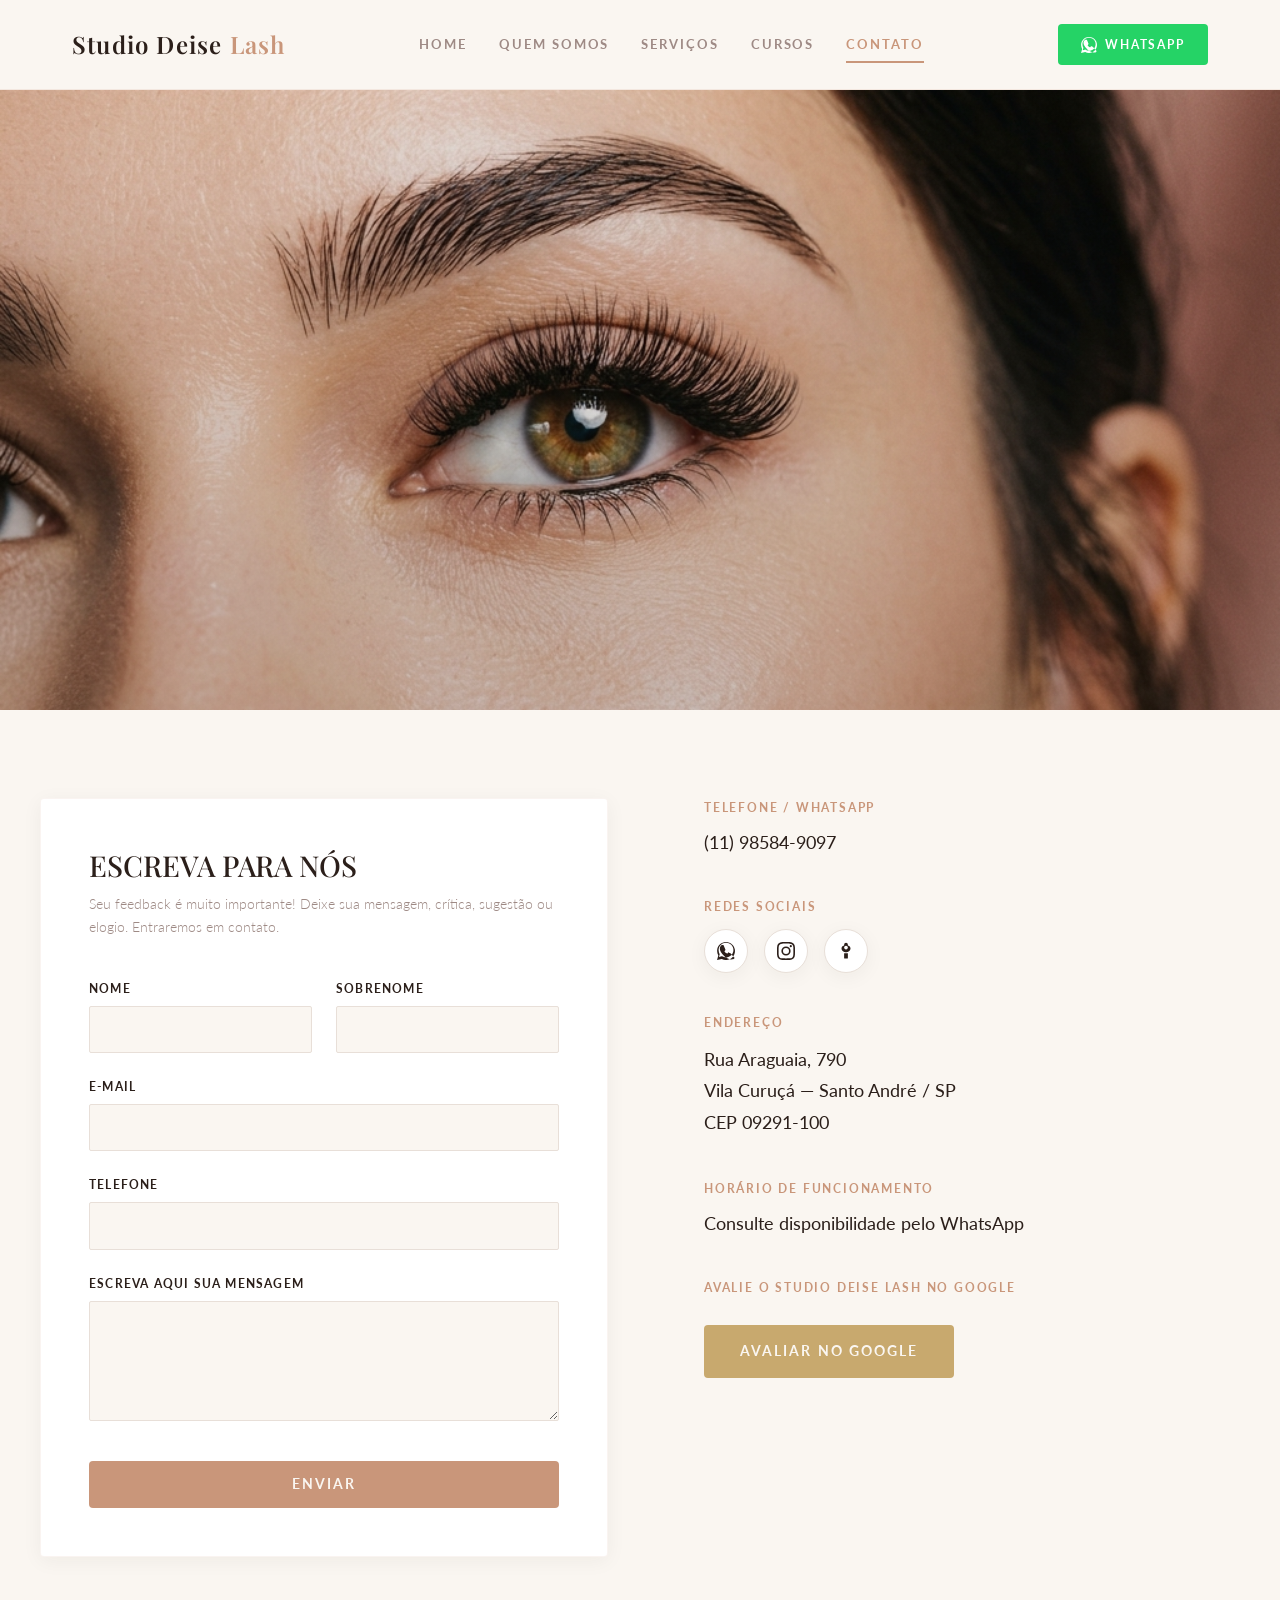
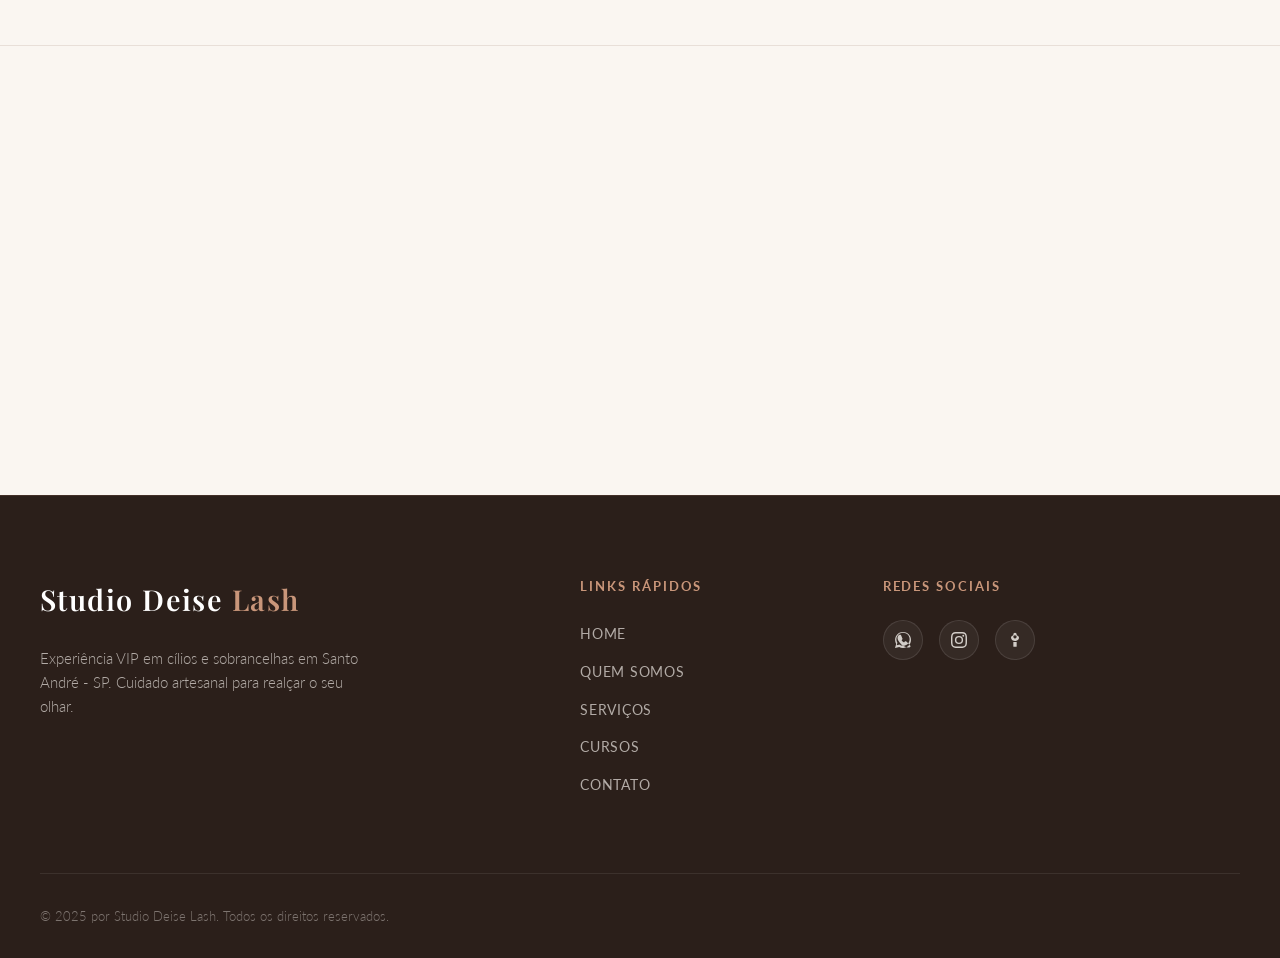
==== commit 96537062: "feat: implementa aba para cursos" ====
--- a/contato.html
+++ b/contato.html
@@ -26,6 +26,7 @@
         <a href="index.html">Home</a>
         <a href="quemsomos.html">Quem Somos</a>
         <a href="servicos.html">Serviços</a>
+        <a href="cursos.html">Cursos</a>
         <a href="contato.html" class="active">Contato</a>
       </nav>
 
@@ -171,6 +172,7 @@
           <li><a href="index.html">Home</a></li>
           <li><a href="quemsomos.html">Quem Somos</a></li>
           <li><a href="servicos.html">Serviços</a></li>
+          <li><a href="cursos.html">Cursos</a></li>
           <li><a href="contato.html">Contato</a></li>
         </ul>
       </div>
